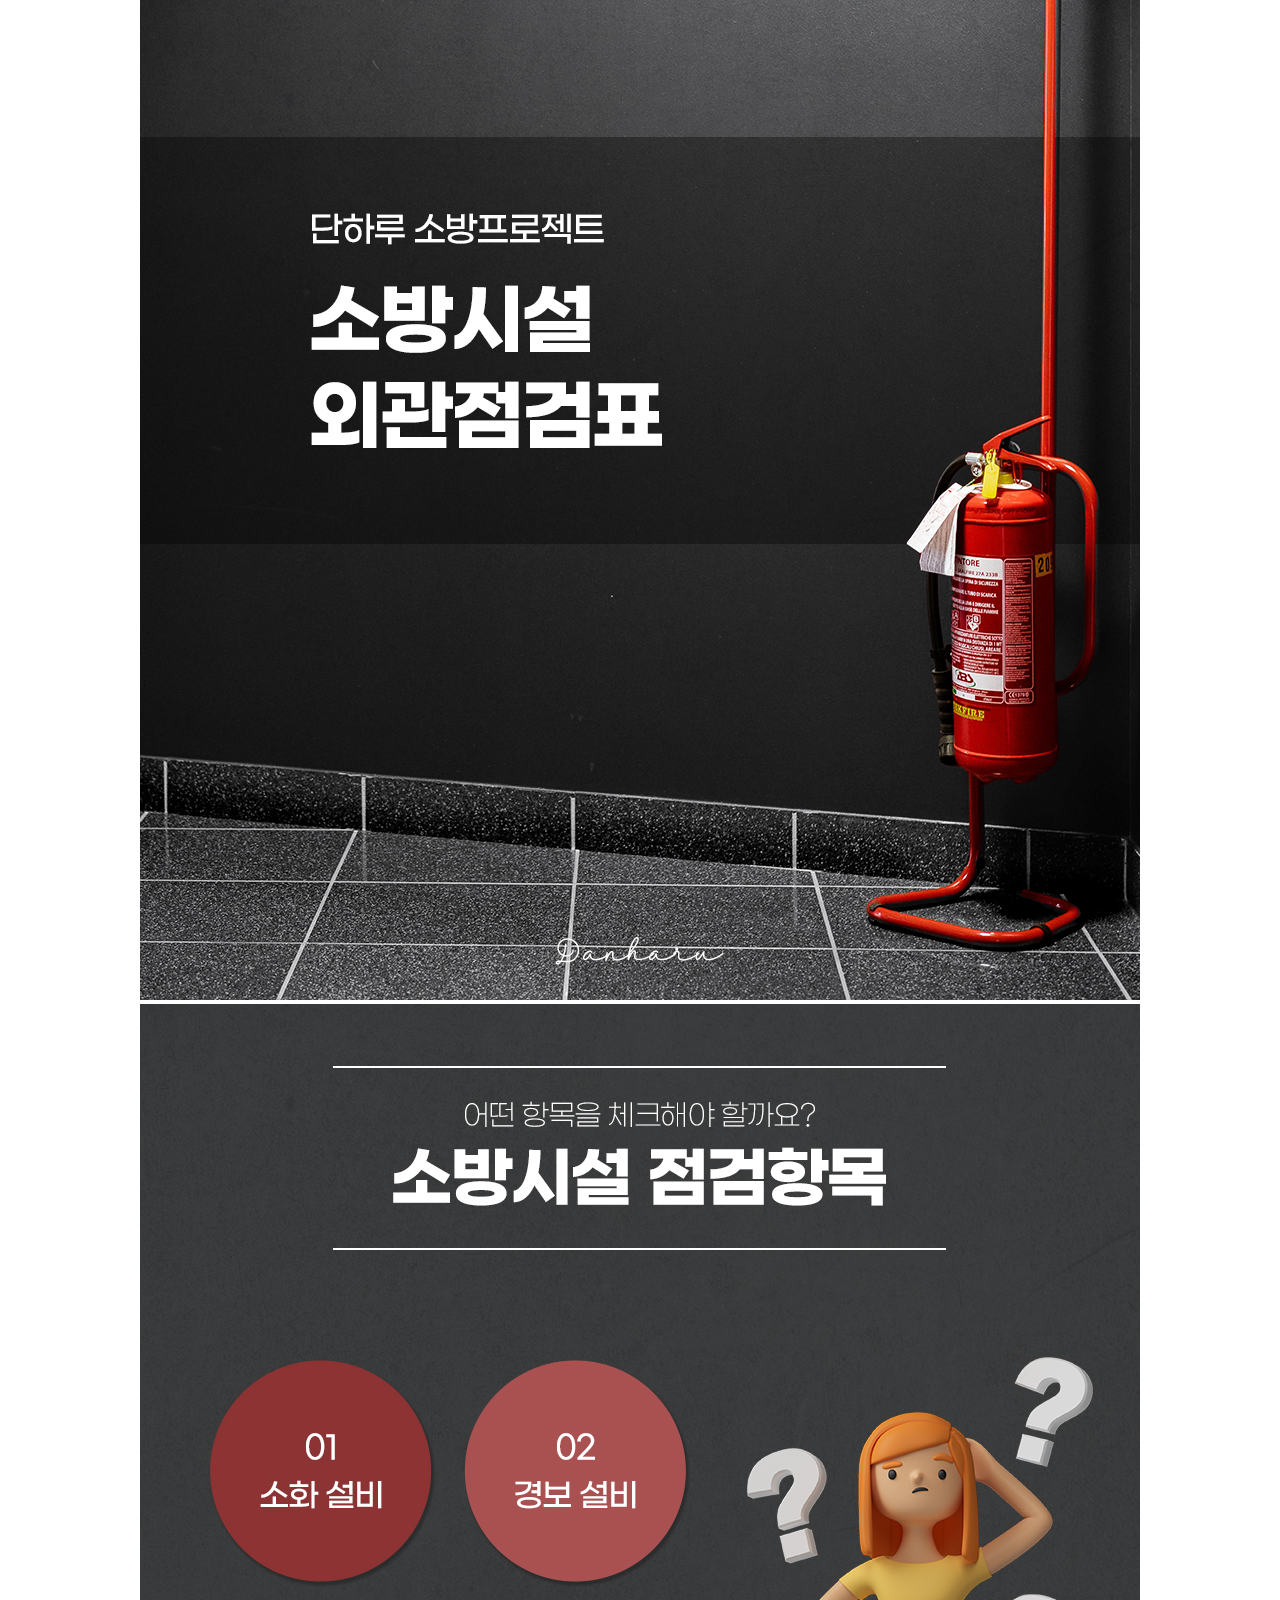
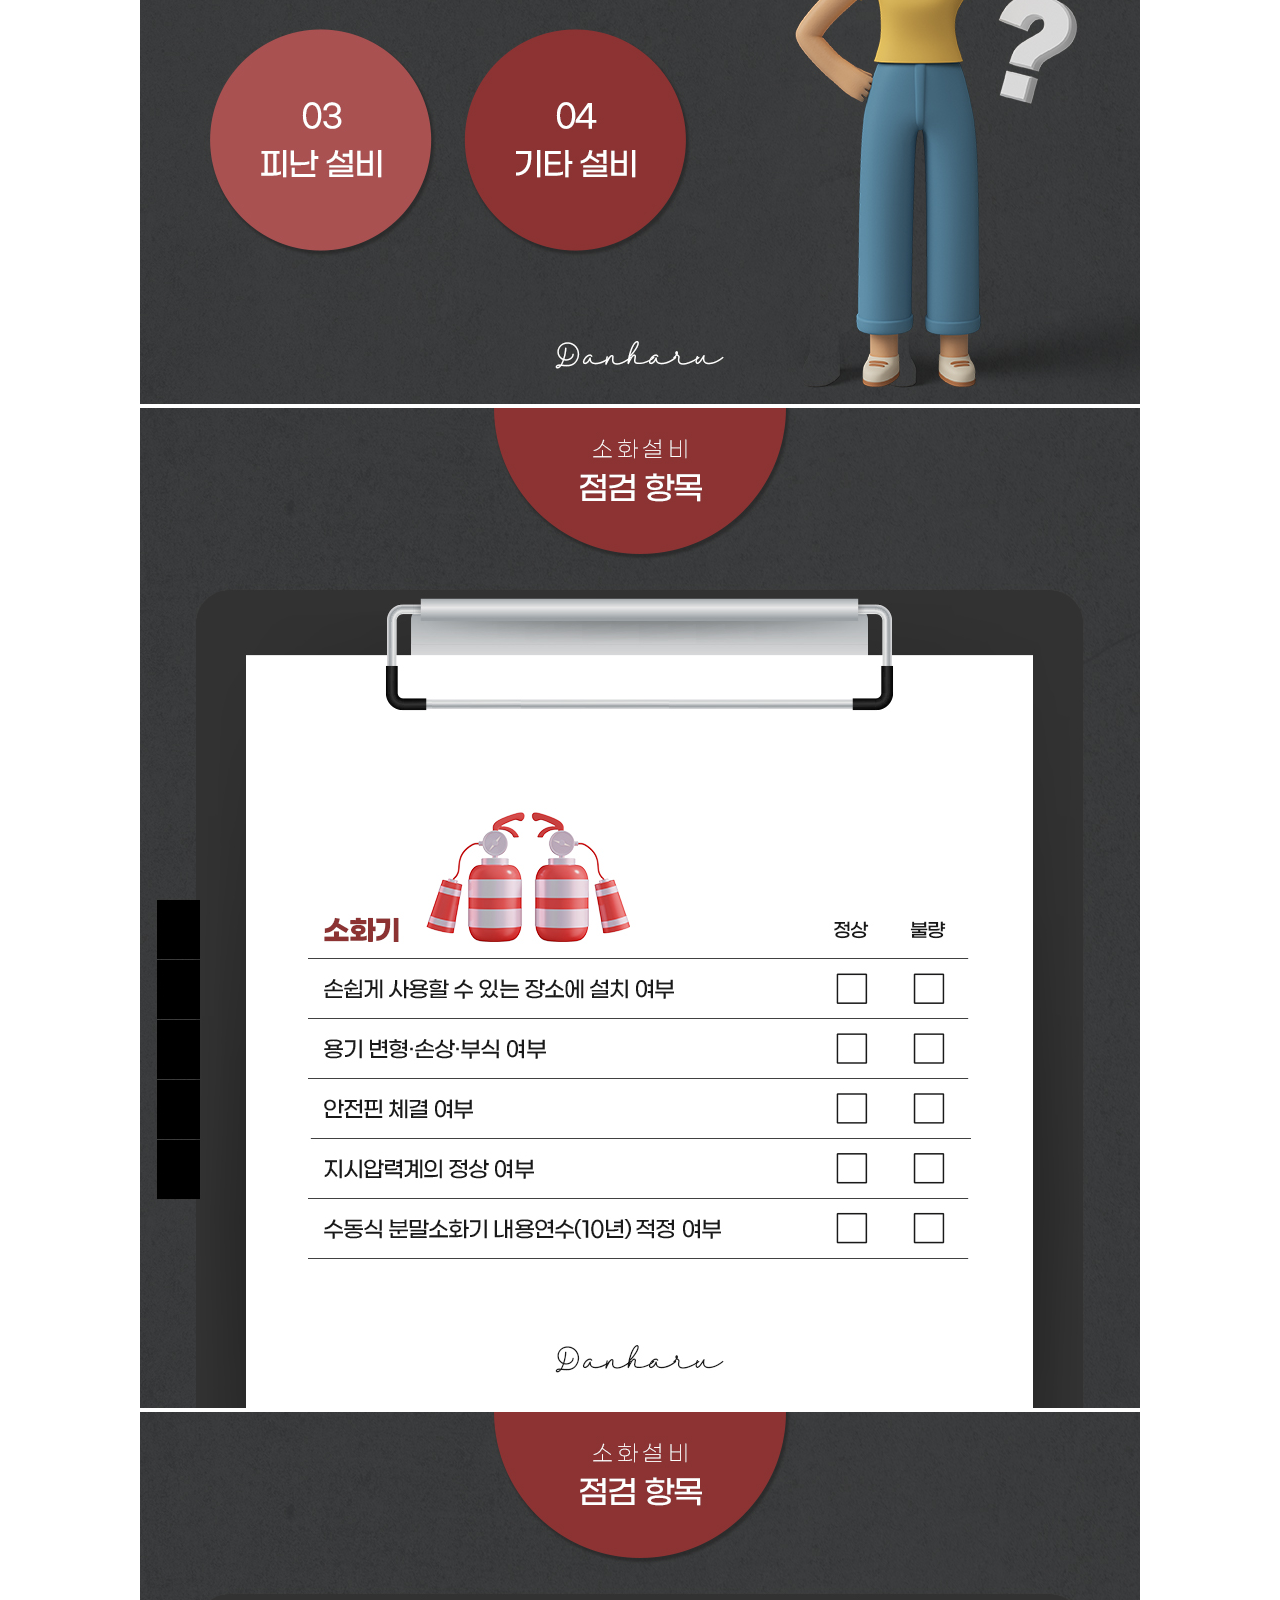
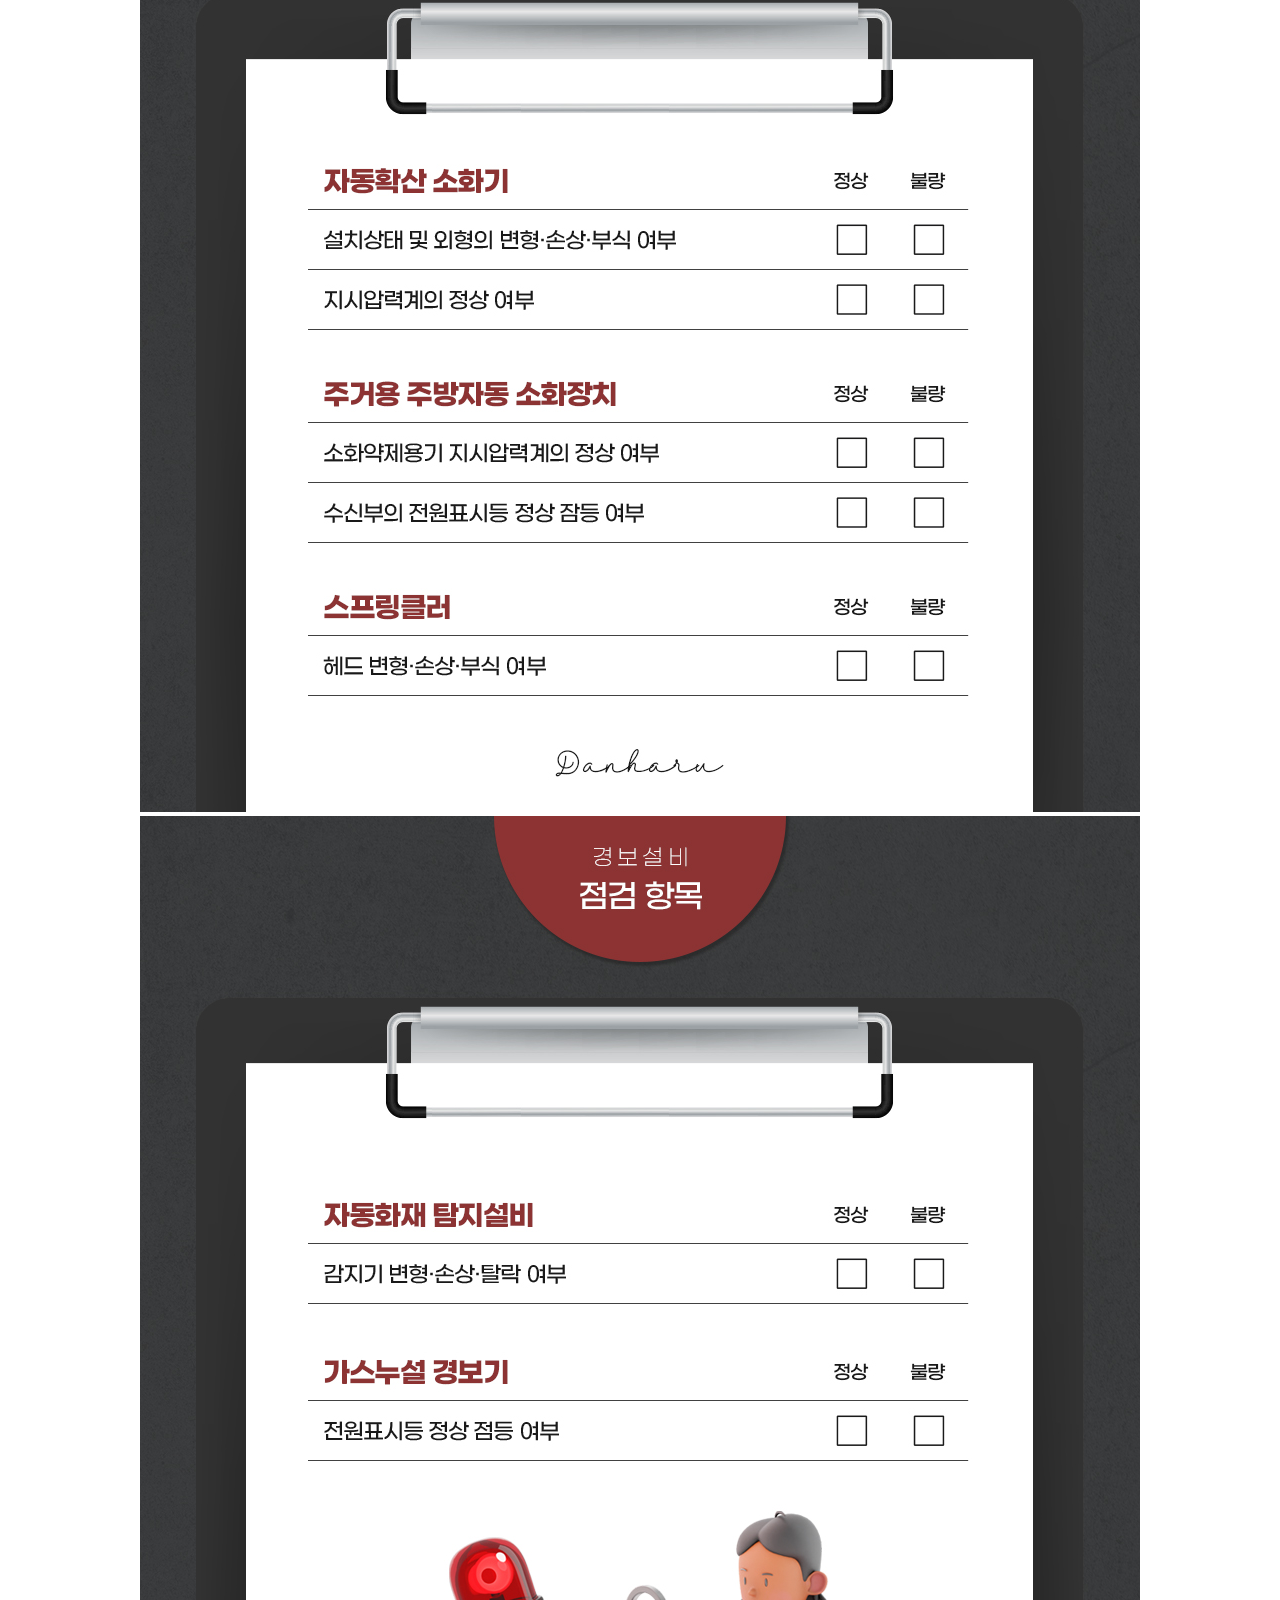
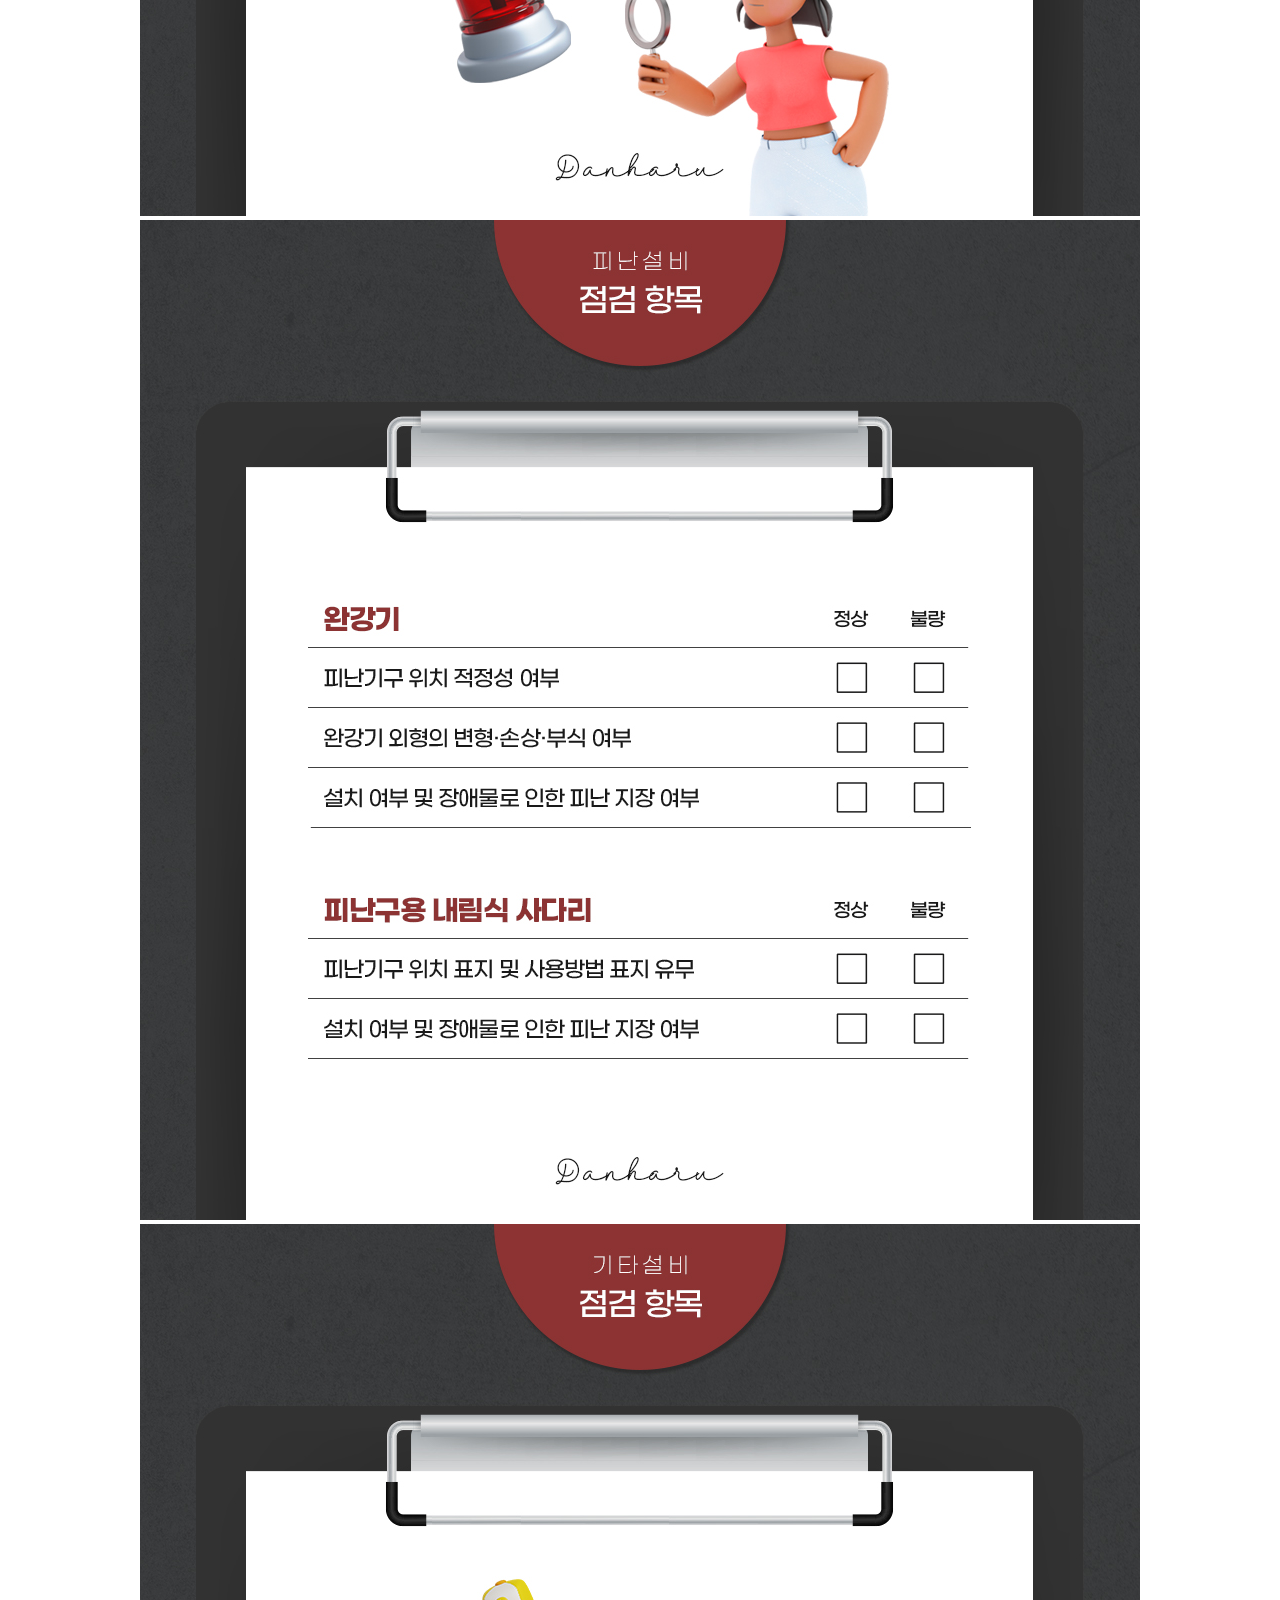
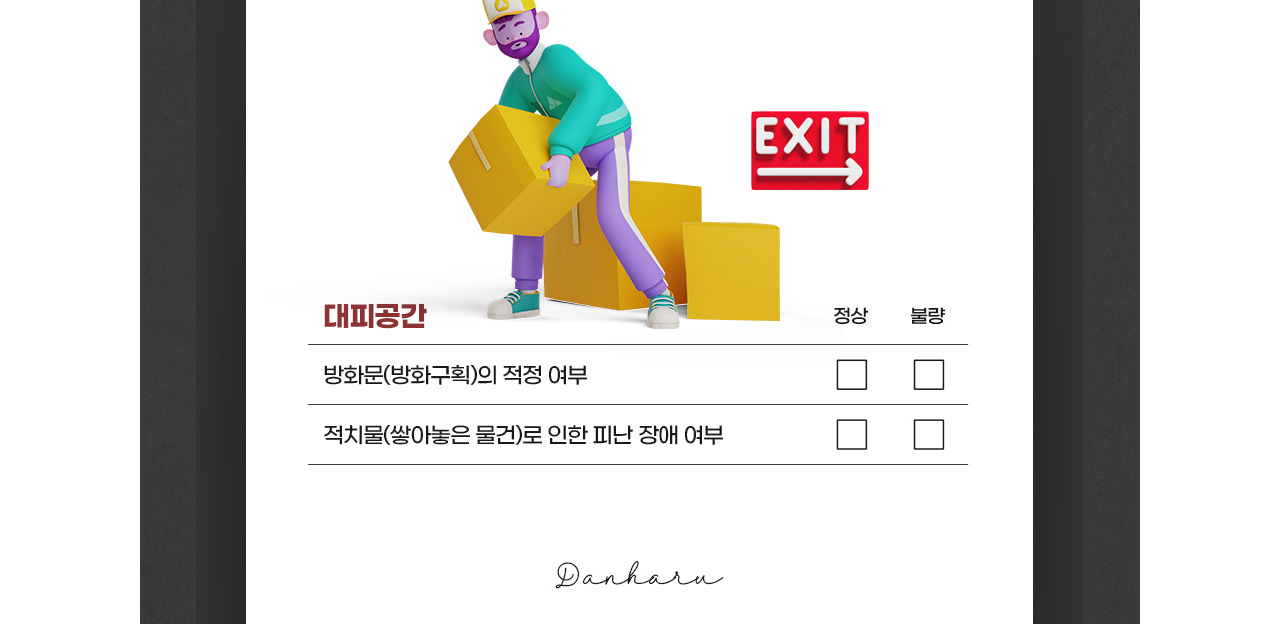
==== index.html @ b4bf260a "Add files via upload" ====
<!DOCTYPE html>
<html lang="en">
<head>
    <meta charset="UTF-8">
    <meta http-equiv="X-UA-Compatible" content="IE=edge">
    <meta name="viewport" content="width=device-width, initial-scale=1.0">
    <title>단하루_소방프로젝트</title>
    <link rel="stylesheet" href="styles.css">
</head>
<body>
    <center>
        <img src="img/1.jpg" alt="">
        <img src="img/2.jpg" alt="">
        <img src="img/3.jpg" alt="">
        <img src="img/3-1.jpg" alt="">
        <img src="img/4.jpg" alt="">
        <img src="img/5.jpg" alt="">
        <img src="img/6.jpg" alt="">
    </center>
</body>
</html>
---- styles.css ----
/* styles.css */

body {
    font-family: Arial, sans-serif;
    margin: 0;
    padding: 0;
  }
  
  header {
    background-color: #333;
    color: white;
    text-align: center;
    padding: 1rem 0;
  }
  
  main {
    display: flex;
    flex-wrap: wrap;
    justify-content: space-around;
    padding: 2rem;
  }
  
  .card {
    border: 1px solid #ddd;
    border-radius: 8px;
    box-shadow: 0 2px 4px rgba(0, 0, 0, 0.1);
    margin-bottom: 1.5rem;
    overflow: hidden;
    width: 300px;
  }
  
  .card img {
    max-width: 100%;
    height: auto;
  }
  
  .card-content {
    padding: 1rem;
  }
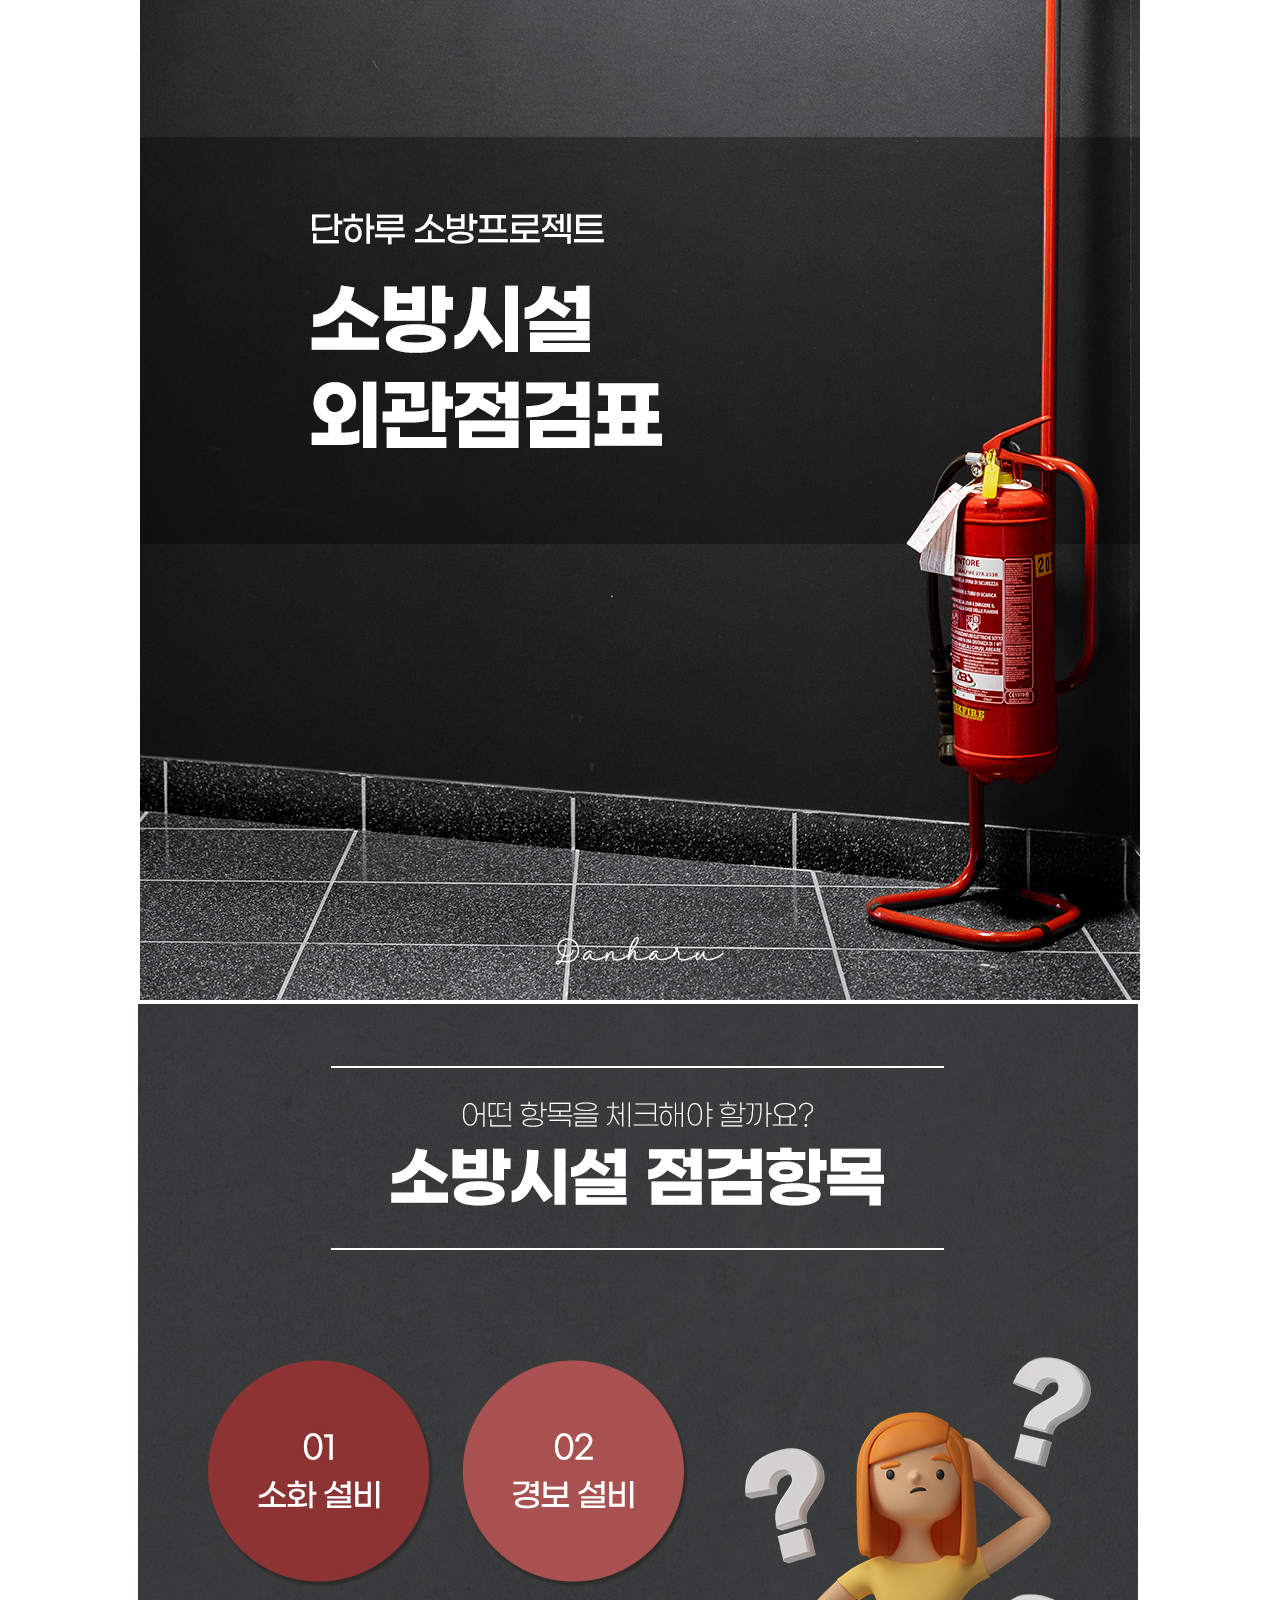
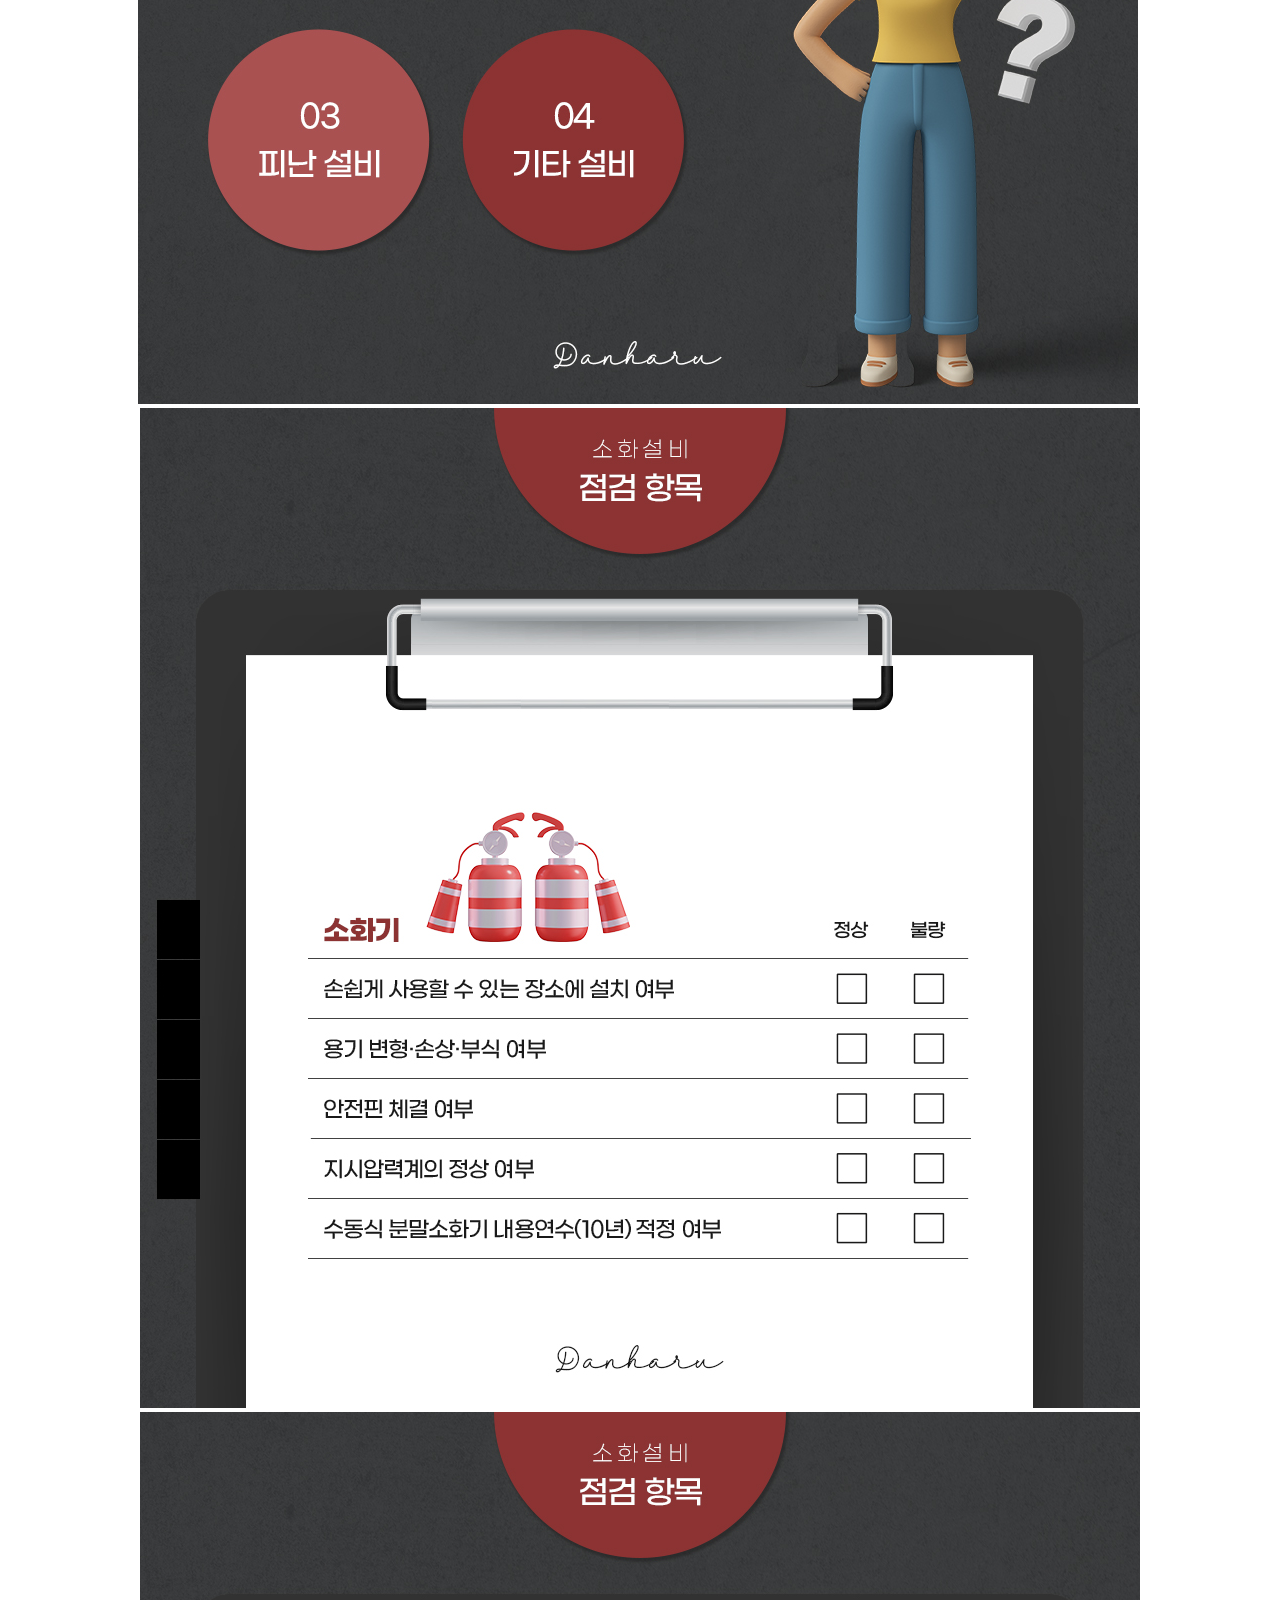
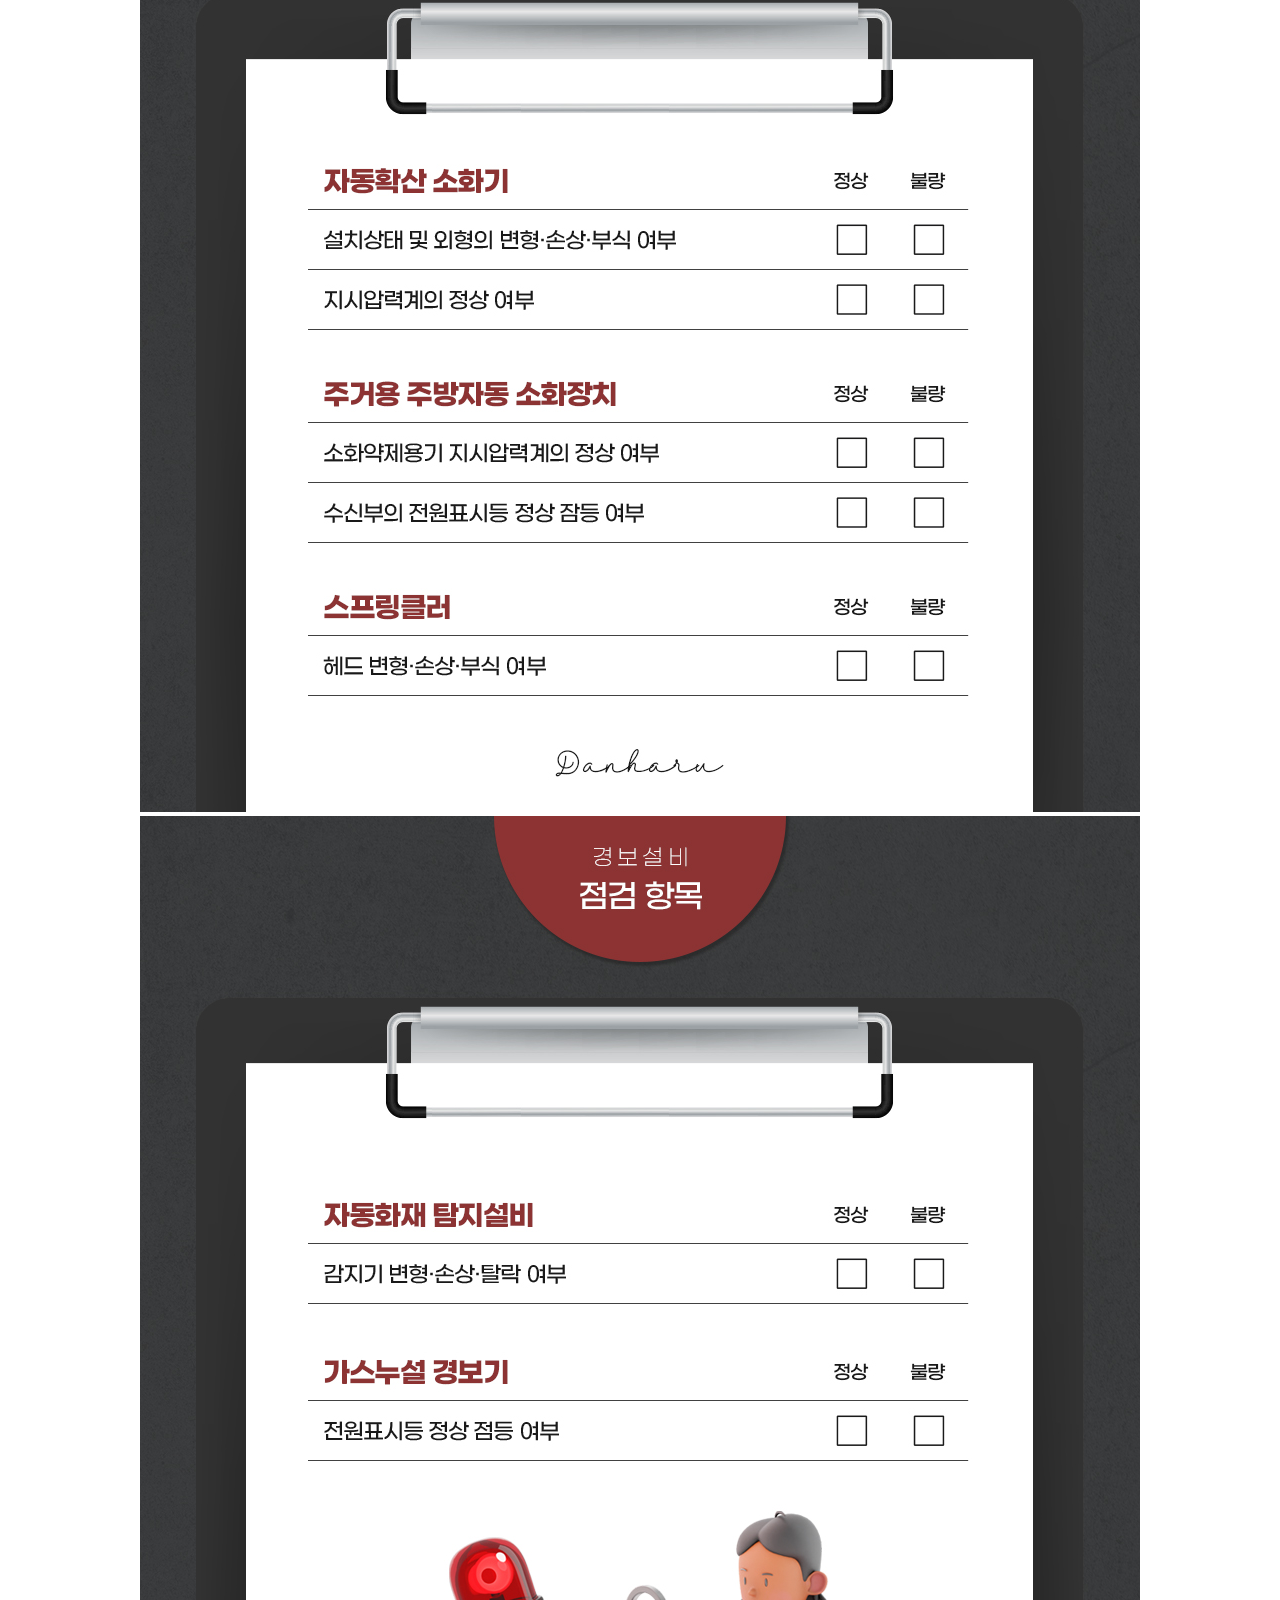
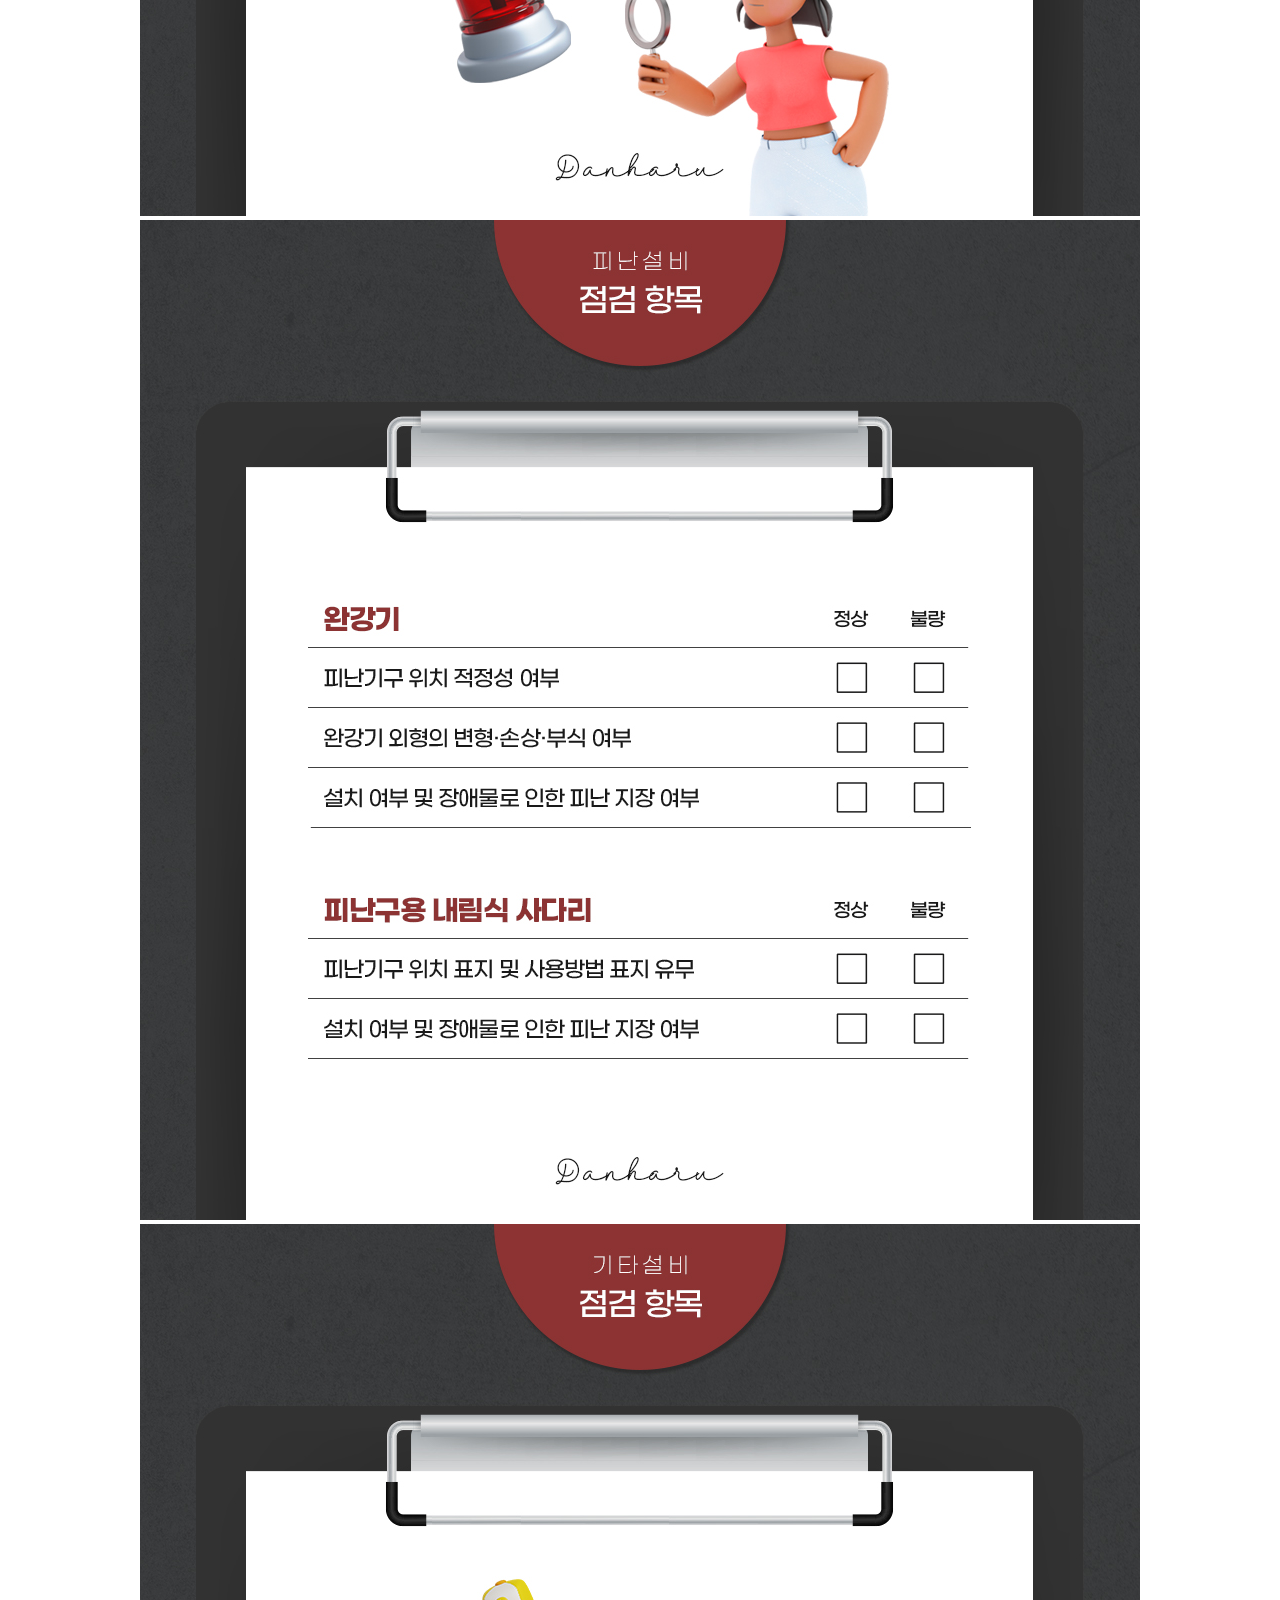
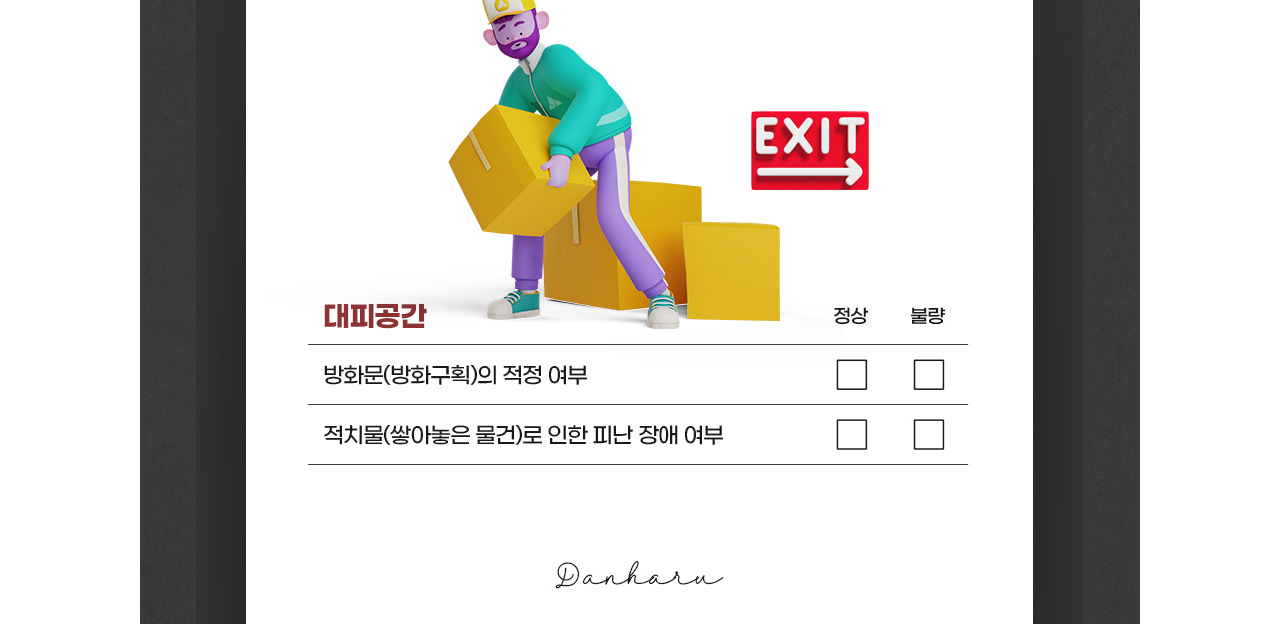
==== commit 46404e6f: "Update index.html" ====
--- a/index.html
+++ b/index.html
@@ -11,6 +11,7 @@
     <center>
         <img src="img/1.jpg" alt="">
         <img src="img/2.jpg" alt="">
+        <img src="img/2-1.jpg" alt="">
         <img src="img/3.jpg" alt="">
         <img src="img/3-1.jpg" alt="">
         <img src="img/4.jpg" alt="">
@@ -18,4 +19,4 @@
         <img src="img/6.jpg" alt="">
     </center>
 </body>
-</html>+</html>
